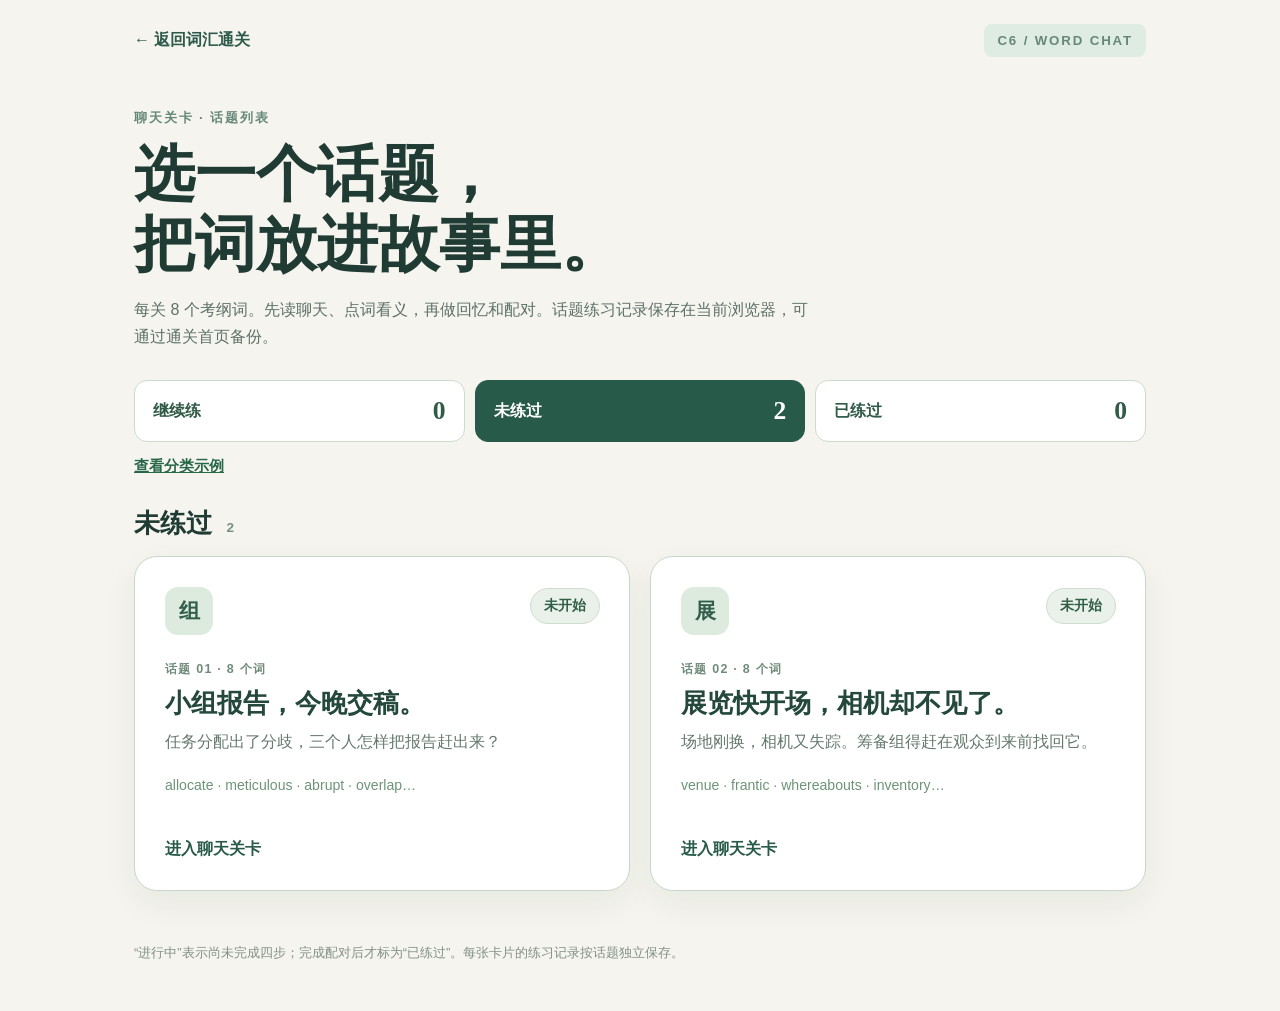
==== chat-preview/index.html @ a7e9b76a "Add files via upload 增加聊天记录灵感示例（2）" ====
<!doctype html>
<html lang="zh-CN">
<head>
  <meta charset="utf-8">
  <meta name="viewport" content="width=device-width, initial-scale=1">
  <title>六级词汇通关 · 聊天关卡试玩</title>
  <link rel="stylesheet" href="./style.css">
  <link rel="stylesheet" href="./topics.css?v=20261121-chat-release">
  <script src="./topics.js" defer></script>
  <script src="./progress.js" defer></script>
  <script src="./topics-page.js?v=20261121-chat-release" defer></script>
  <script src="./play.js" defer></script>
</head>
<body>
  <main id="topicsView" class="shell hidden">
    <header class="topbar"><a href="../index.html" class="back">← 返回词汇通关</a><span class="badge">C6 / WORD CHAT</span></header>
    <section class="intro"><p class="eyebrow">聊天关卡 · 话题列表</p><h1>选一个话题，<br>把词放进故事里。</h1><p>每关 8 个考纲词。先读聊天、点词看义，再做回忆和配对。话题练习记录保存在当前浏览器，可通过通关首页备份。</p></section>
    <nav class="topic-summary" aria-label="按练习状态筛选话题"><button id="continueFilter" type="button" aria-pressed="false">继续练 <strong id="continueTotal">0</strong></button><button id="unplayedFilter" type="button" aria-pressed="false">未练过 <strong id="unplayedTotal">0</strong></button><button id="completedFilter" type="button" aria-pressed="false">已练过 <strong id="completedTotal">0</strong></button></nav>
    <p class="demo-switch"><a id="demoToggle" href="./index.html?demo=1">查看分类示例</a><span id="demoNotice" class="hidden">这里展示模拟状态，不写入你的练习记录。</span></p>
    <section id="continueSection" class="topic-section hidden"><h2>继续练 <small id="continueCount"></small></h2><div id="continueGrid" class="topic-grid"></div></section>
    <section id="unplayedSection" class="topic-section hidden"><h2>未练过 <small id="unplayedCount"></small></h2><div id="unplayedGrid" class="topic-grid"></div></section>
    <section id="completedSection" class="topic-section hidden"><h2>已练过 <small id="completedCount"></small></h2><div id="completedGrid" class="topic-grid"></div></section>
    <footer>“进行中”表示尚未完成四步；完成配对后才标为“已练过”。每张卡片的练习记录按话题独立保存。</footer>
  </main>
  <main id="playView" class="shell hidden">
    <header class="topbar">
      <a href="./index.html" class="back">← 所有聊天主题</a>
      <span class="badge">C6 / WORD CHAT</span>
    </header>
    <section class="intro">
      <p class="eyebrow">原创练习 · 聊天关卡</p>
      <h1 id="topicTitle">聊天关卡</h1>
      <p>先看聊天猜意思，再点词核对。读完后做两轮回忆。聊天是记忆情境，下方英文句子展示自然用法。</p>
      <div class="stepbar" aria-label="练习步骤"><span class="active" data-step="0">聊天</span><span data-step="1">速查</span><span data-step="2">回忆</span><span data-step="3">配对</span></div>
      <p id="saveNotice" class="hidden" role="alert"></p>
    </section>
    <section id="chatStep" class="stage">
      <div class="phone">
        <div class="phone-head"><span class="avatar" id="topicIcon">组</span><div><strong id="chatName">报告讨论组</strong><small id="chatSubtitle">3 位成员</small></div><span class="dots">•••</span></div>
        <div class="chat-scroll" id="messages" aria-live="polite"></div>
        <div class="phone-foot"><button id="nextMessage" class="primary">读下一条消息</button><span id="chatDone" class="hidden">对话已读完，点绿色单词可查看意思</span></div>
      </div>
      <aside class="side-card">
        <p class="eyebrow">这关怎么练</p><h2>先理解情境</h2>
        <p>中文聊天里嵌入英文词，是帮助联想的记忆方式。真实英语怎么说，点词后会给一条自然英文句子。</p>
        <div class="meter"><span id="seenCount">已查看 0 个词</span><div><i id="seenBar"></i></div></div>
        <button id="toLookup" class="primary">继续：词汇速查</button>
      </aside>
    </section>
    <section id="lookupStep" class="stage single hidden"><div class="section-head"><div><p class="eyebrow">02 / 词汇速查</p><h2>刚才的词，再看一眼</h2></div><p>先回想，再点开核对。这里的中文是本段聊天的意思。</p></div><div id="lookupList" class="lookup-list"></div><button id="toRecall" class="primary next">继续：英文回忆</button></section>
    <section id="recallStep" class="stage single hidden"><div class="section-head"><div><p class="eyebrow">03 / 英文 → 中文</p><h2>看到英文，你能想起来吗？</h2></div><p>先在心里说出意思，再翻卡并诚实选择。试玩结果不会修改通关记录。</p></div><div class="recall-card"><span id="recallProgress" class="eyebrow"></span><strong id="recallWord"></strong><button id="reveal" class="outline">显示本句义</button><p id="recallAnswer" class="answer hidden"></p><div id="recallChoices" class="choices hidden"><button data-grade="remembered">想起来了</button><button data-grade="hesitated">犹豫了</button><button data-grade="forgot">没想起来</button></div></div></section>
    <section id="matchStep" class="stage single hidden"><div class="section-head"><div><p class="eyebrow">04 / 中英文配对</p><h2>把词与本句义连起来</h2></div><p>先点一个英文，再点对应中文。配错可以继续试。</p></div><p id="matchStatus" class="match-status" aria-live="polite"></p><div class="match-grid"><div id="englishList"></div><div id="chineseList"></div></div><div id="finish" class="finish hidden"><h3>这一关完成了</h3><p id="finishStats"></p><button id="restart" class="outline">重新试玩这一关</button><a href="../index.html">返回词汇通关</a></div></section>
    <footer>本关为原创练习，不是真题。聊天中的中英混合表达仅用于记忆；点击单词查看自然英文用法。<a href="../index.html">返回词汇通关</a></footer>
  </main>
</body>
</html>
---- chat-preview/style.css ----
:root{font-family:Inter,"Noto Sans SC","Microsoft YaHei",sans-serif;color:#203b34;background:#f5f4ee;font-size:16px}*{box-sizing:border-box}body{margin:0}button,a{font:inherit}button{cursor:pointer}.shell{max-width:1060px;margin:auto;padding:24px 24px 48px}.topbar{display:flex;justify-content:space-between;align-items:center;gap:16px}.back{color:#2d5a4c;text-decoration:none;font-weight:700}.badge,.eyebrow{font-size:.83rem;letter-spacing:.14em;font-weight:800;color:#668879}.badge{background:#dfece3;padding:9px 13px;border-radius:8px}.intro{margin:52px 0 30px}.intro h1{font-family:Georgia,"Noto Serif SC",serif;font-size:clamp(2.1rem,5vw,3.8rem);line-height:1.15;margin:12px 0}.intro>p:not(.eyebrow){color:#5d716a;max-width:680px;line-height:1.7}.stepbar{display:flex;gap:8px;margin-top:26px;flex-wrap:wrap}.stepbar span{padding:9px 15px;border-radius:99px;background:#e7ebe4;color:#6b7c74;font-weight:700}.stepbar span.active{background:#285a49;color:white}.stage{display:grid;grid-template-columns:minmax(0,580px) minmax(280px,1fr);gap:26px;align-items:start}.stage.single{display:block;max-width:850px}.hidden{display:none!important}.phone{border:1px solid #d2ded5;background:#edf1ed;border-radius:28px;overflow:hidden;box-shadow:0 20px 40px #163d2b12}.phone-head{display:flex;align-items:center;gap:12px;padding:18px 20px;background:#fbfcfa;border-bottom:1px solid #dce4dc}.avatar{display:grid;place-items:center;width:42px;height:42px;border-radius:12px;background:#346551;color:white;font-weight:800}.phone-head strong,.phone-head small{display:block}.phone-head small{font-size:.8rem;color:#7a8b81;margin-top:3px}.dots{margin-left:auto;font-weight:900}.chat-scroll{height:min(58vh,600px);min-height:420px;overflow:auto;padding:22px 16px}.message{display:flex;gap:9px;margin:0 0 16px;align-items:flex-end}.message.me{flex-direction:row-reverse}.face{width:30px;height:30px;flex:none;display:grid;place-items:center;border-radius:9px;background:#d5e1d8;color:#315845;font-size:.8rem}.message.me .face{background:#c8dec5}.bubble{max-width:82%;padding:12px 15px;border-radius:16px 16px 16px 4px;background:#fff;line-height:1.65;box-shadow:0 2px 5px #173d2b0a}.message.me .bubble{background:#dcf4c7;border-radius:16px 16px 4px 16px}.bubble .word{border:0;border-bottom:2px solid currentColor;background:transparent;color:#205d47;font-weight:900;padding:0 1px;border-radius:0}.bubble .word.seen{color:#42685a}.note{display:block;font-size:.86rem;color:#657a70;margin-top:7px;border-top:1px solid #dbe7d9;padding-top:8px}.note b{color:#275841}.note em{font-style:normal;color:#50665b}.phone-foot{padding:15px 18px;background:#fbfcfa;color:#73877d;font-size:.85rem;text-align:center}.side-card,.lookup-list,.recall-card,.finish{border:1px solid #d4dfd5;border-radius:22px;background:white;padding:25px}.side-card h2,.section-head h2{font-family:Georgia,"Noto Serif SC",serif;font-size:1.7rem;margin:8px 0}.side-card p:not(.eyebrow),.section-head>p{color:#63766d;line-height:1.7}.meter{margin:28px 0}.meter span{font-weight:700;font-size:.9rem}.meter div{height:8px;border-radius:99px;background:#e6ede5;margin-top:10px;overflow:hidden}.meter i{display:block;height:100%;width:0;background:#6aaf7b;transition:width .2s}.primary,.outline{border-radius:12px;padding:13px 20px;font-weight:800;min-height:48px}.primary{border:1px solid #285a49;background:#285a49;color:white}.outline{border:1px solid #9bb8a7;background:white;color:#285a49}.primary:hover{background:#1e493a}.side-card .primary{width:100%}.section-head{display:flex;justify-content:space-between;gap:24px;align-items:end;margin:12px 0 22px}.section-head>p{max-width:340px}.lookup-list{padding:8px 22px}.lookup-item{border-bottom:1px solid #e5ebe5;padding:13px 0}.lookup-item:last-child{border:0}.lookup-item summary{cursor:pointer;font-size:1.15rem;font-weight:800;list-style:none}.lookup-item summary::after{content:'＋';float:right;color:#5b8f69}.lookup-item[open] summary::after{content:'−'}.lookup-item p{margin:8px 0 0;line-height:1.6}.lookup-item .natural{color:#657a70;font-size:.92rem}.next{margin-top:22px}.recall-card{min-height:310px;display:flex;align-items:center;justify-content:center;flex-direction:column;gap:18px}.recall-card>strong{font-family:Georgia,serif;font-size:clamp(2.5rem,7vw,4rem);color:#285a49}.answer{font-size:1.2rem;margin:0;text-align:center}.choices{display:flex;gap:9px;flex-wrap:wrap;justify-content:center}.choices button,.match-grid button{border:1px solid #b7ccbc;border-radius:10px;background:#f7faf5;color:#254b3b;padding:12px 15px;min-height:48px;font-weight:700}.choices button:hover,.match-grid button:hover{border-color:#4e8c65}.match-status{min-height:26px;color:#587364}.match-grid{display:grid;grid-template-columns:1fr 1fr;gap:16px}.match-grid>div{display:grid;gap:9px}.match-grid button{width:100%;text-align:left}.match-grid button.selected{background:#d7edcd;border-color:#3f8059}.match-grid button.done{opacity:.45;text-decoration:line-through;pointer-events:none}.finish{margin-top:25px}.finish a{margin-left:20px;color:#285a49;font-weight:700}footer{margin-top:50px;color:#829187;font-size:.82rem;line-height:1.5}@media(max-width:760px){.shell{padding:18px 16px 32px}.intro{margin:30px 0 20px}.stage{display:block}.side-card{margin-top:18px}.chat-scroll{height:53vh;min-height:350px}.section-head{display:block}.match-grid{gap:9px}.match-grid button{font-size:.9rem;padding:10px;min-height:58px}.finish a{display:block;margin:20px 0 0}}
---- chat-preview/topics.css ----
.topic-grid{display:grid;grid-template-columns:repeat(2,minmax(0,1fr));gap:20px;margin:36px 0 70px}.topic-card{position:relative;display:flex;flex-direction:column;min-height:335px;padding:30px;border:1px solid #c7d8ca;border-radius:23px;background:#fff;color:#24483b;text-decoration:none;box-shadow:0 12px 32px #204a3110;transition:transform .15s,box-shadow .15s}.topic-card:hover{transform:translateY(-3px);box-shadow:0 18px 35px #204a311b}.topic-card:focus-visible{outline:3px solid #39705b;outline-offset:4px}.topic-icon{display:grid;place-items:center;width:48px;height:48px;border-radius:13px;background:#dcebdd;color:#315f4b;font-size:21px;font-weight:800}.topic-number{margin-top:26px;font-size:.78rem;letter-spacing:.1em;font-weight:800;color:#718c7b}.topic-card h2{font-family:Georgia,"Noto Serif SC",serif;font-size:1.65rem;margin:8px 0}.topic-card p{color:#64796d;line-height:1.6;margin:0}.topic-words{color:#6d9478;font-size:.88rem;margin:22px 0}.topic-card strong{margin-top:auto;color:#285a49}@media(max-width:700px){.topic-grid{grid-template-columns:1fr;gap:13px;margin:23px 0 40px}.topic-card{min-height:270px;padding:23px}.topic-number{margin-top:16px}}
.topic-section{margin:30px 0 52px}.topic-section>h2{font-family:Georgia,"Noto Serif SC",serif;font-size:1.65rem;margin:0 0 15px}.topic-section>h2 small{font:700 .85rem Inter,"Microsoft YaHei",sans-serif;color:#76917f;margin-left:8px}.topic-section .topic-grid{margin:0}.topic-card .topic-state{position:absolute;top:31px;right:29px;border-radius:99px;padding:6px 10px;background:#edf2ec;font-size:.78rem;color:#53715d;font-weight:700}.topic-card .topic-state.active{background:#e3f0ce;color:#3d6844}.topic-card .topic-state.done{background:#e5ede8;color:#426c59}.topic-card .topic-meta{font-size:.82rem;color:#7b8b80;margin:-7px 0 20px}.topic-card .review-hint{font-size:.82rem;color:#986d3c;margin:-8px 0 17px}@media(max-width:700px){.topic-section{margin:26px 0 39px}.topic-card .topic-state{top:24px;right:23px}}
.topic-summary{display:grid;grid-template-columns:repeat(3,1fr);gap:10px;margin:0 0 15px}.topic-summary span{display:flex;justify-content:space-between;align-items:center;gap:8px;border:1px solid #d5e2d5;border-radius:13px;background:#fff;padding:15px 18px;color:#446452;font-weight:700}.topic-summary strong{font:700 1.6rem Georgia,serif;color:#285a49}.topic-summary span:first-child{border-color:#bad6b2;background:#f1f8e9}.topic-summary span:last-child{border-color:#b9d0c3;background:#eff6f1}.demo-switch{display:flex;align-items:center;gap:16px;flex-wrap:wrap;margin:0 0 29px;font-size:.92rem}.demo-switch a{color:#286849;font-weight:800}.demo-switch span{color:#856735}.topic-card .topic-state{border:1px solid #ceddd0;background:#e9f1ea;color:#315e44;padding:8px 13px;font-size:.86rem}.topic-card .topic-state.active{border-color:#9dc676;background:#d5edbd;color:#2f5c27}.topic-card .topic-state.done{border-color:#87b9a0;background:#d8eee2;color:#24634c}.topic-card:has(.topic-state.active){border-color:#a5c989}.topic-card:has(.topic-state.done){border-color:#8fbda5}@media(max-width:700px){.topic-summary{gap:6px}.topic-summary span{display:block;padding:11px 9px;font-size:.78rem;text-align:center}.topic-summary strong{display:block;margin-top:3px}}
.topic-summary button{display:flex;justify-content:space-between;align-items:center;gap:8px;border:1px solid #cbdccd;border-radius:13px;background:#fff;padding:15px 18px;color:#315b47;font-weight:800;text-align:left;cursor:pointer}.topic-summary button strong{color:inherit}.topic-summary button:hover{border-color:#6f9c7c;background:#f0f6ee}.topic-summary button:focus-visible{outline:3px solid #5c9672;outline-offset:3px}.topic-summary button[aria-pressed="true"],.topic-summary button[aria-pressed="true"]:hover{background:#285a49;border-color:#285a49;color:#fff}.topic-summary button[aria-pressed="true"] strong{color:#fff}@media(max-width:700px){.topic-summary button{display:block;padding:11px 9px;font-size:.78rem;text-align:center}.topic-summary button strong{display:block;margin-top:3px}}
.empty-topic{grid-column:1/-1;border:1px dashed #bfcfc2;border-radius:14px;padding:25px;color:#667c6c;background:#fbfcf8;margin:0}
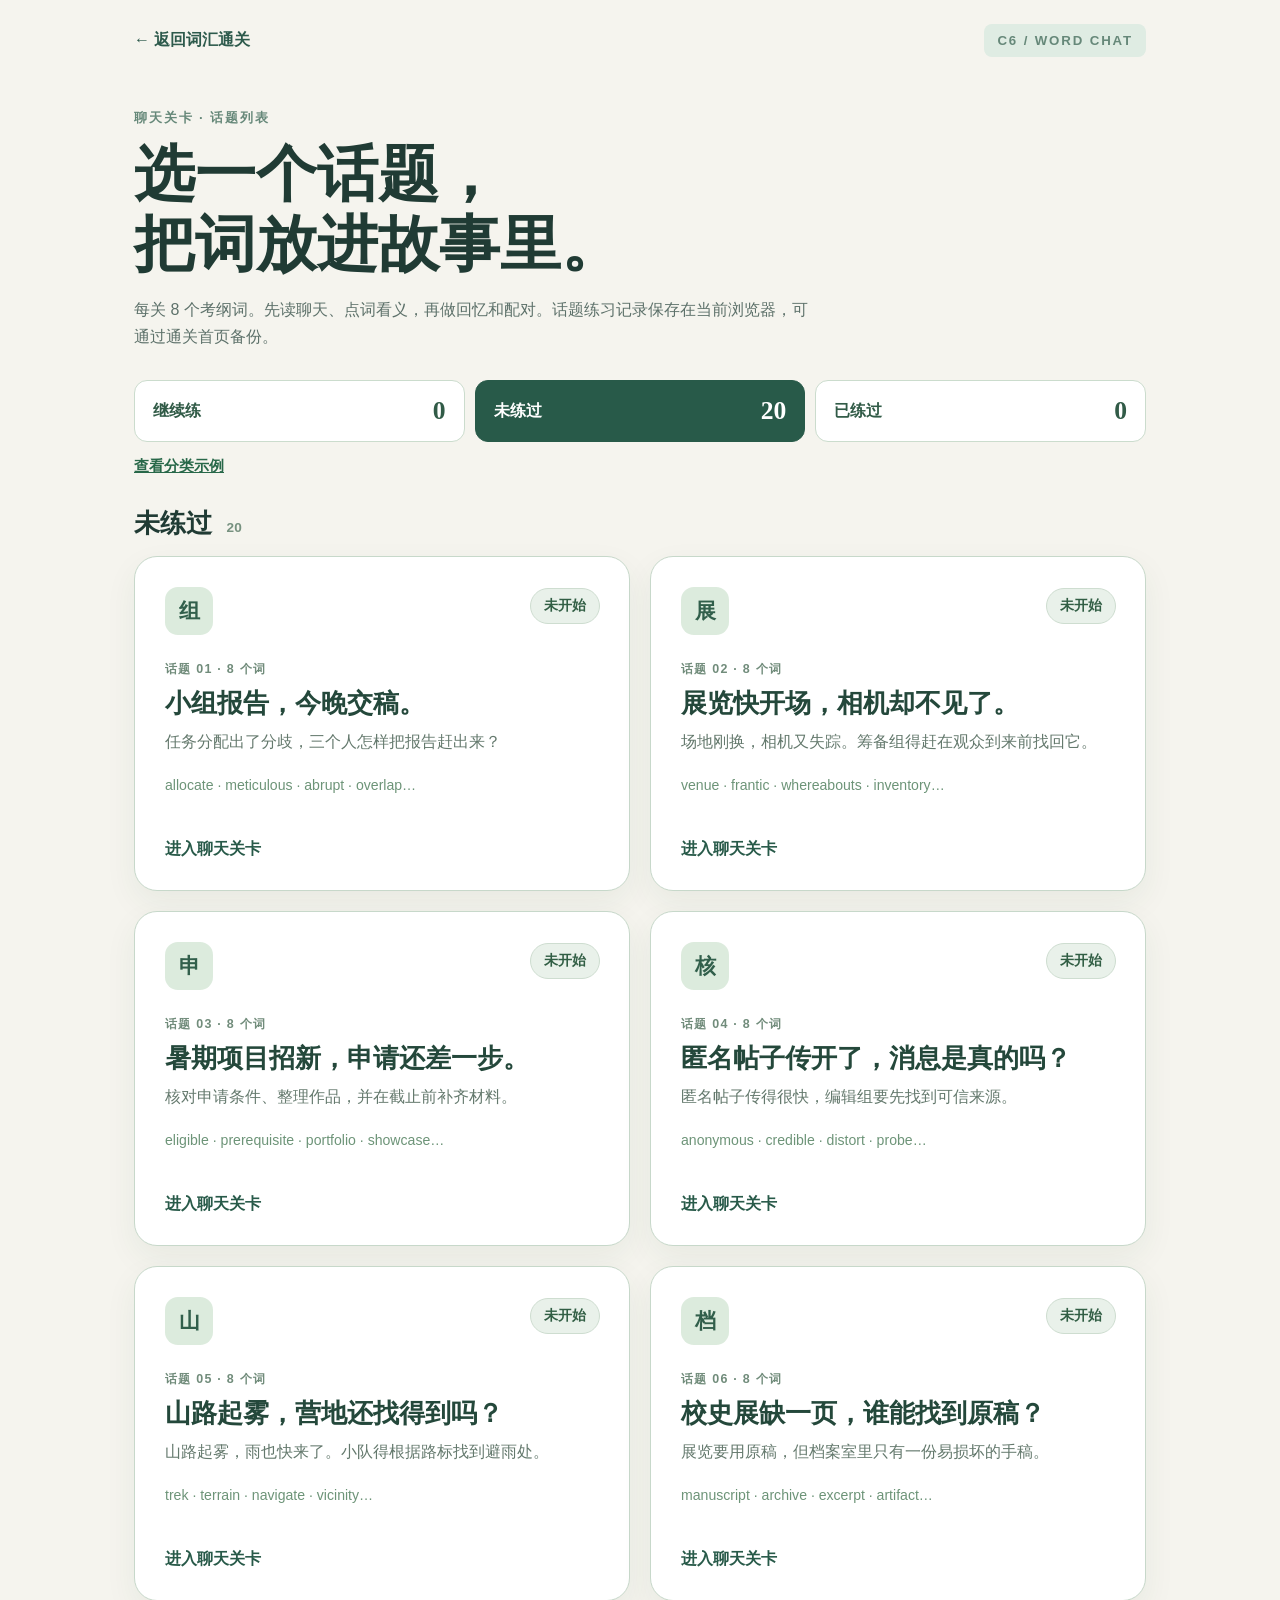
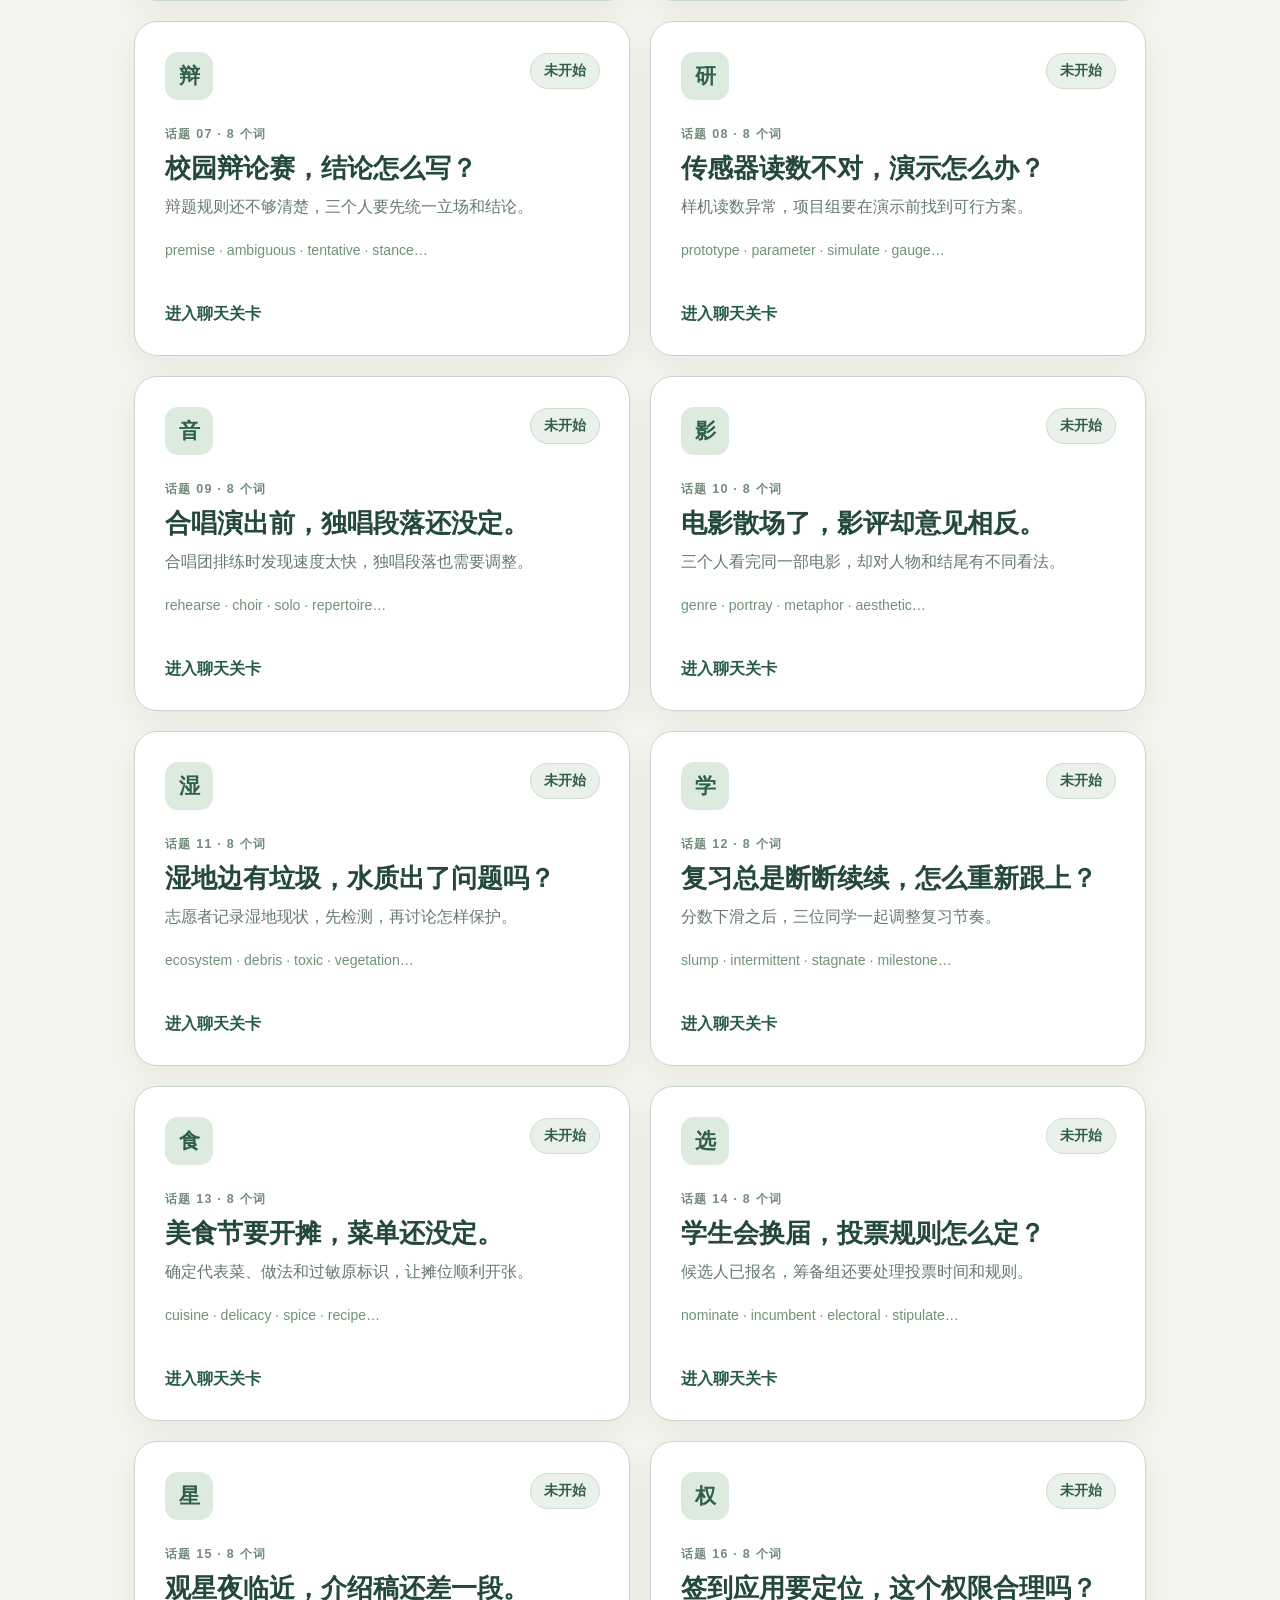
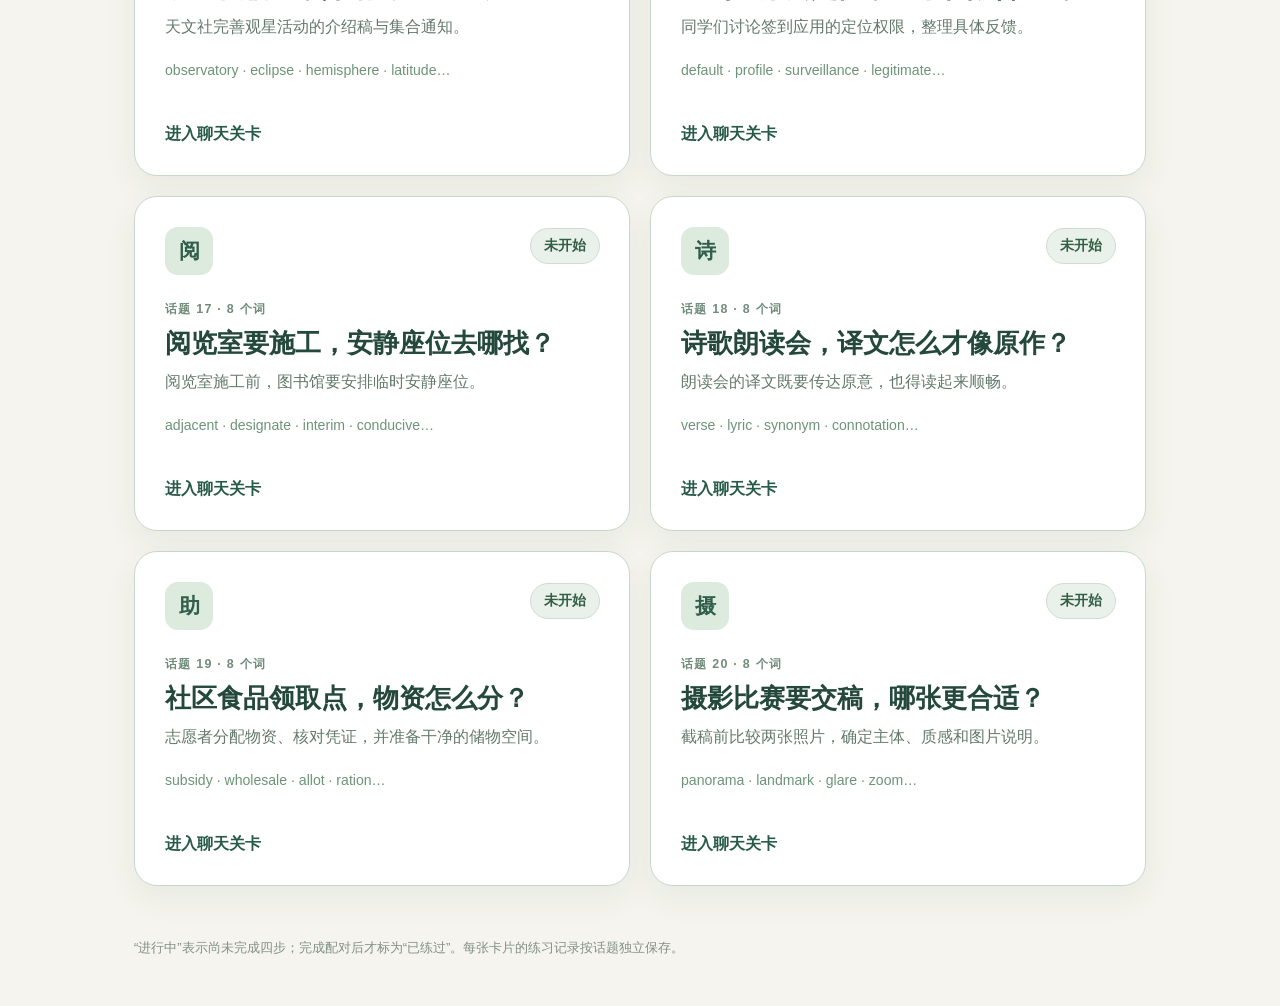
==== commit 14b12f74: "Add files via upload 增加聊天卡片（20）" ====
--- a/chat-preview/index.html
+++ b/chat-preview/index.html
@@ -3,12 +3,12 @@
 <head>
   <meta charset="utf-8">
   <meta name="viewport" content="width=device-width, initial-scale=1">
-  <title>六级词汇通关 · 聊天关卡试玩</title>
+  <title>六级词汇通关 · 聊天关卡</title>
   <link rel="stylesheet" href="./style.css">
-  <link rel="stylesheet" href="./topics.css?v=20261121-chat-release">
+  <link rel="stylesheet" href="./topics.css?v=20261122-20-topics">
   <script src="./topics.js" defer></script>
   <script src="./progress.js" defer></script>
-  <script src="./topics-page.js?v=20261121-chat-release" defer></script>
+  <script src="./topics-page.js?v=20261122-20-topics" defer></script>
   <script src="./play.js" defer></script>
 </head>
 <body>
@@ -54,3 +54,4 @@
   </main>
 </body>
 </html>
+
